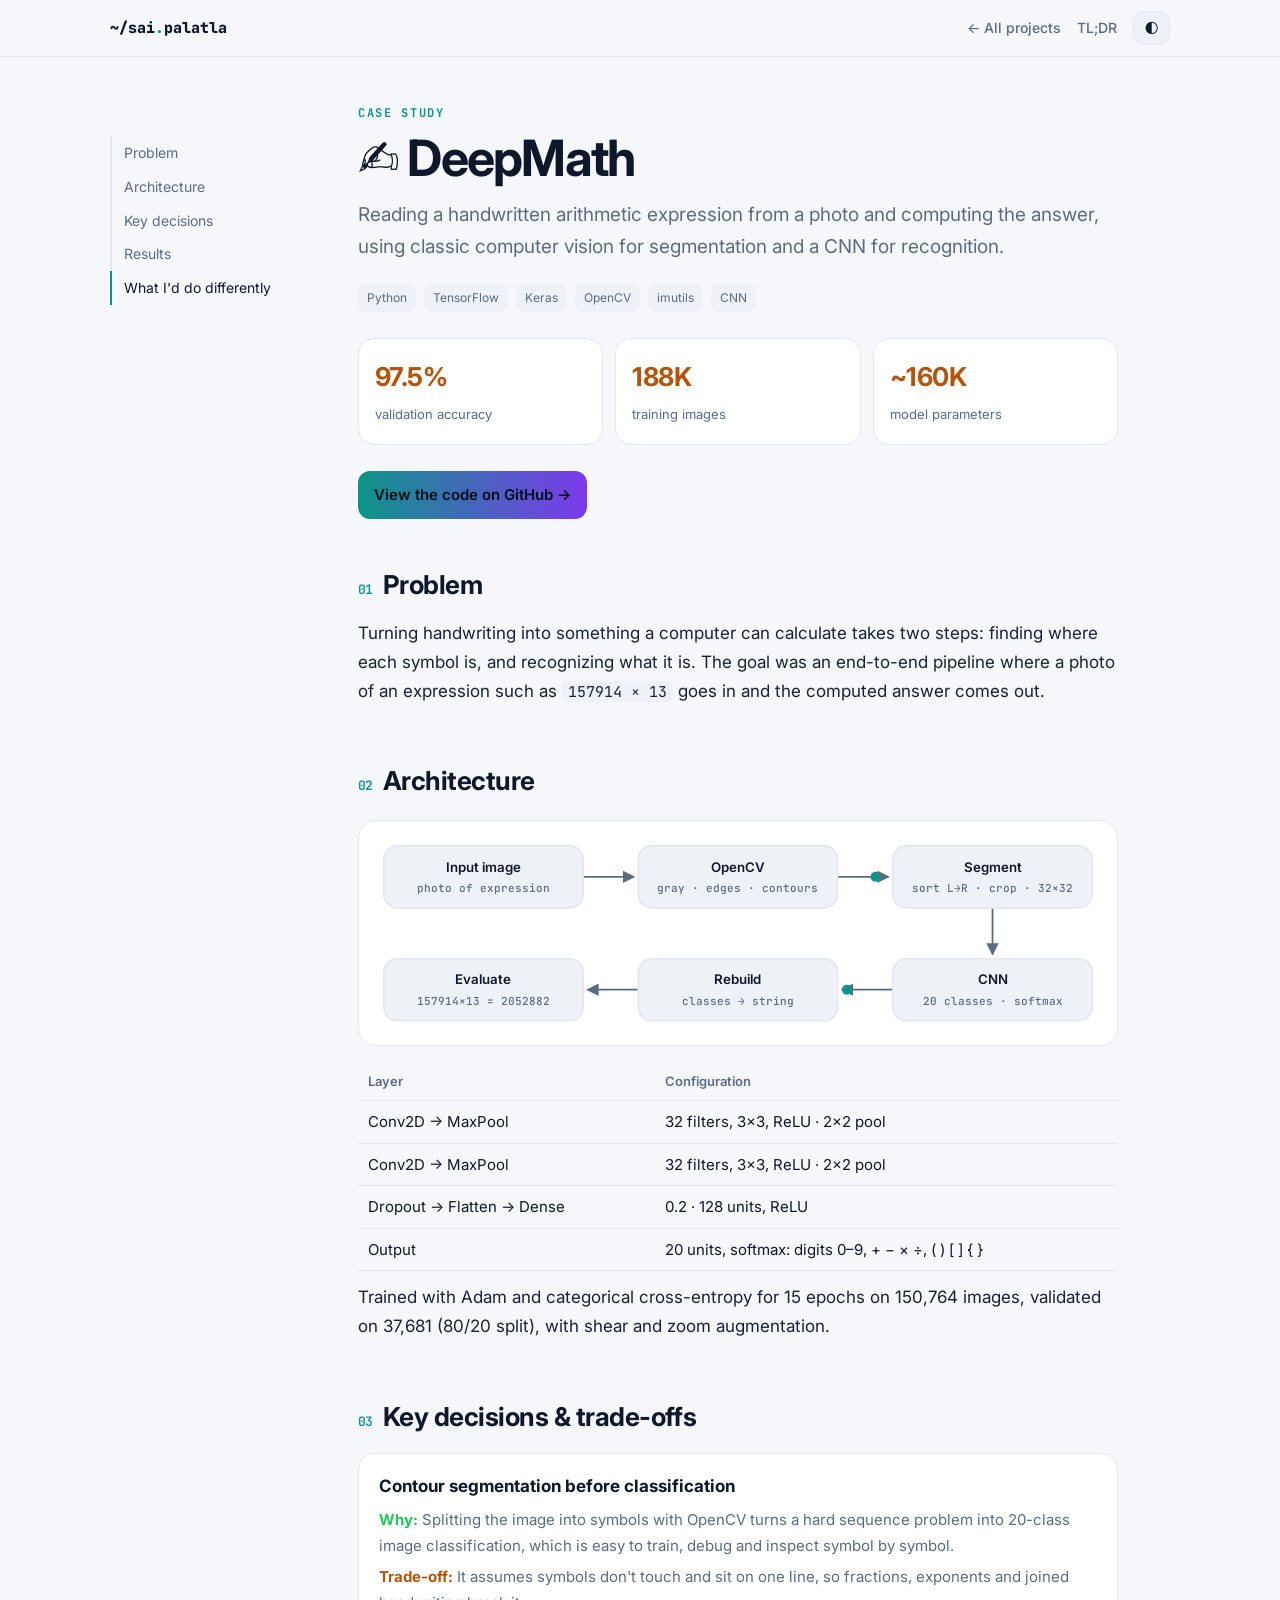
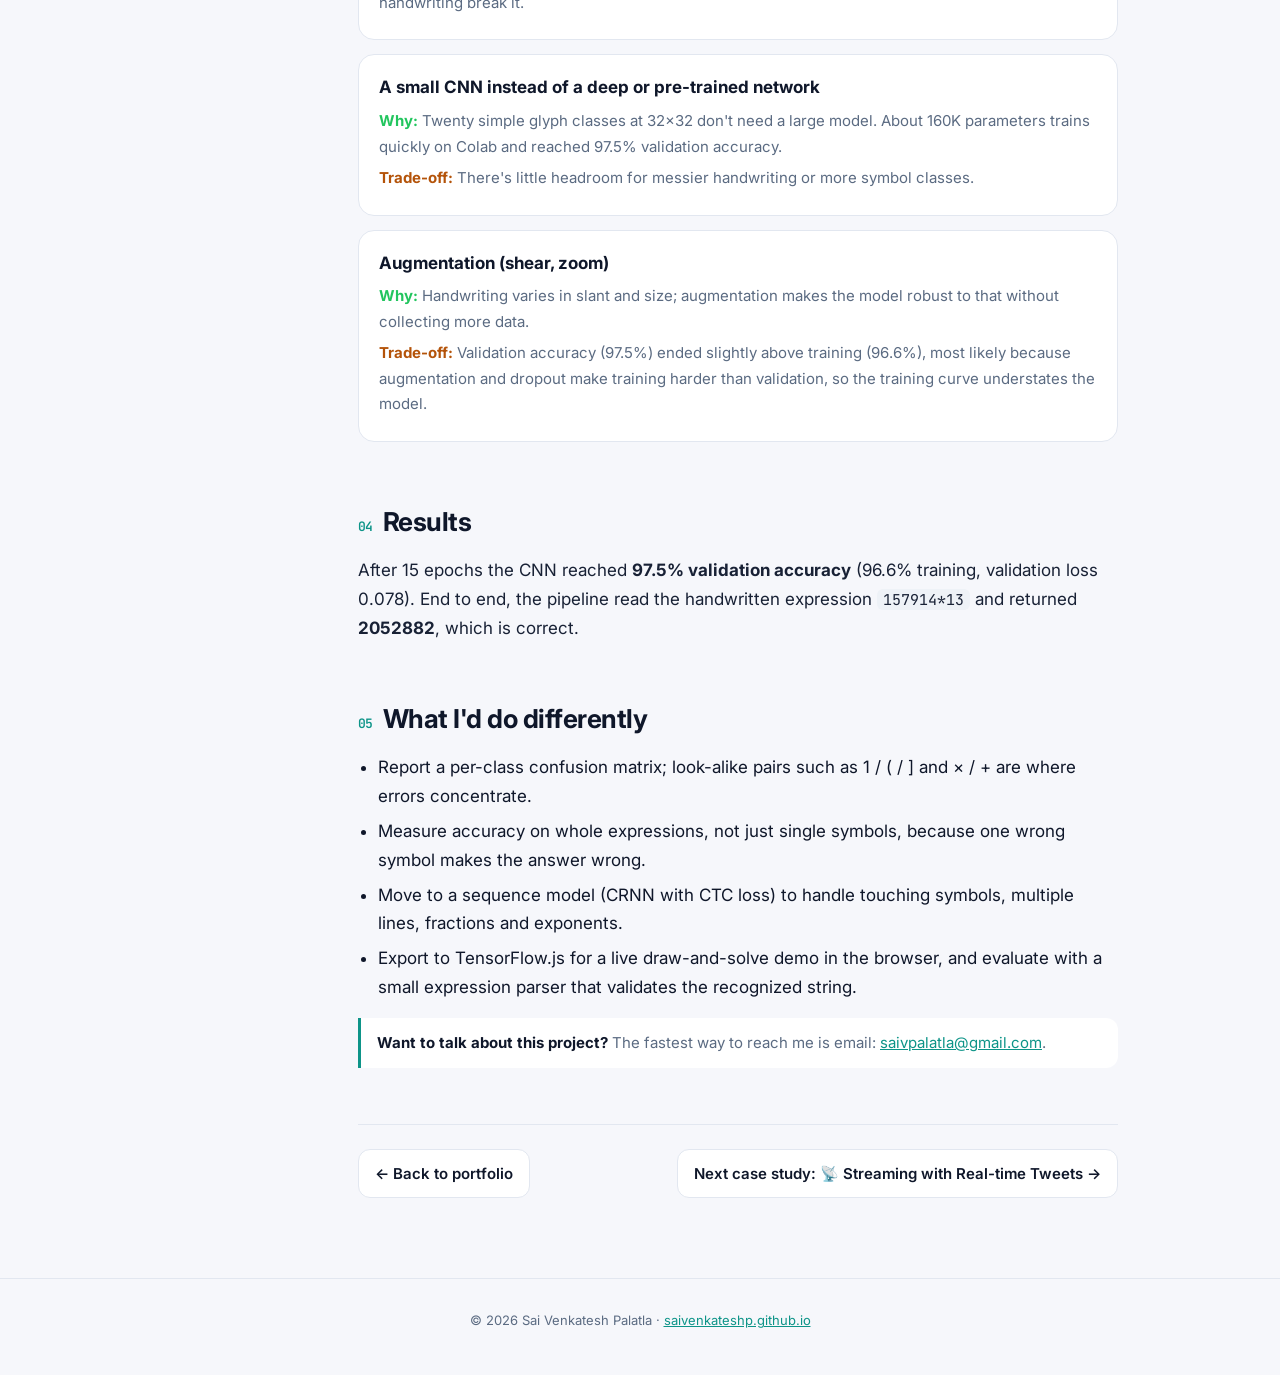
==== case/deepmath.html @ 868a1007 "Add case studies: Tweets streaming, Opera search engine, DeepMath" ====
<!doctype html>
<html lang="en"><head><meta charset="utf-8"><meta name="viewport" content="width=device-width, initial-scale=1">
<title>DeepMath · Case study · Sai Venkatesh Palatla</title>
<meta name="description" content="Reading a handwritten arithmetic expression from a photo and computing the answer, using classic computer vision for segmentation and a CNN for recognition.">
<meta property="og:title" content="DeepMath: case study"><meta property="og:description" content="Reading a handwritten arithmetic expression from a photo and computing the answer, using classic computer vision for segmentation and a CNN for recognition.">
<link rel="preconnect" href="https://fonts.googleapis.com"><link rel="preconnect" href="https://fonts.gstatic.com" crossorigin>
<link href="https://fonts.googleapis.com/css2?family=Inter:wght@400;500;600;700;800&family=JetBrains+Mono:wght@500;700&display=swap" rel="stylesheet">
<link rel="stylesheet" href="case.css">
<script>try{const t=localStorage.getItem("theme");if(t)document.documentElement.dataset.theme=t;else if(matchMedia("(prefers-color-scheme: light)").matches)document.documentElement.dataset.theme="light"}catch(e){}</script>
</head><body>
<div id="prog"></div>
<nav><div class="w"><a class="logo" href="../">~/sai<span>.</span>palatla</a><div style="display:flex;gap:16px;align-items:center"><a href="../#projects">← All projects</a><a href="../#tldr">TL;DR</a><button class="iconbtn" id="th" aria-label="Toggle theme">🌓</button></div></div></nav>
<div class="layout">
<aside class="toc" aria-label="On this page"><a href="#problem">Problem</a><a href="#architecture">Architecture</a><a href="#decisions">Key decisions</a><a href="#results">Results</a><a href="#next">What I'd do differently</a></aside>
<main>
<div class="eyebrow">Case study</div>
<h1>✍️ DeepMath</h1>
<p class="lede">Reading a handwritten arithmetic expression from a photo and computing the answer, using classic computer vision for segmentation and a CNN for recognition.</p>
<div class="meta"><span class="tag">Python</span><span class="tag">TensorFlow</span><span class="tag">Keras</span><span class="tag">OpenCV</span><span class="tag">imutils</span><span class="tag">CNN</span></div>
<div class="stats"><div class="stat"><b>97.5%</b><span>validation accuracy</span></div><div class="stat"><b>188K</b><span>training images</span></div><div class="stat"><b>~160K</b><span>model parameters</span></div></div>
<a class="btn primary" href="https://github.com/saivenkateshp/DeepMath" target="_blank" rel="noopener">View the code on GitHub →</a>

<section id="problem"><h2><small>01</small>Problem</h2><p>Turning handwriting into something a computer can calculate takes two steps: finding where each symbol is, and recognizing what it is. The goal was an end-to-end pipeline where a photo of an expression such as <code>157914 × 13</code> goes in and the computed answer comes out.</p></section>
<section id="architecture"><h2><small>02</small>Architecture</h2><div class="diagram"><svg viewBox="-8 -8 656 174" role="img" aria-label="Architecture diagram"><defs><marker id="ah" viewBox="0 0 10 10" refX="9" refY="5" markerWidth="7" markerHeight="7" orient="auto"><path d="M0,0 L10,5 L0,10 z" fill="currentColor" style="color:var(--muted)"/></marker></defs><line class="e" x1="180" y1="28.0" x2="226" y2="28.0"/><line class="e" x1="410" y1="28.0" x2="456" y2="28.0"/><line class="e" x1="550.0" y1="56" x2="550.0" y2="98"/><line class="e" x1="460" y1="130.0" x2="414" y2="130.0"/><line class="e" x1="230" y1="130.0" x2="184" y2="130.0"/><path id="flow" d="M90.0,28.0 L320.0,28.0 L550.0,28.0 L550.0,130.0 L320.0,130.0 L90.0,130.0" fill="none" stroke="none"/><circle class="pkt" r="4.5"><animateMotion dur="5s" begin="-0.00s" repeatCount="indefinite"><mpath href="#flow"/></animateMotion></circle><circle class="pkt" r="4.5"><animateMotion dur="5s" begin="-1.66s" repeatCount="indefinite"><mpath href="#flow"/></animateMotion></circle><circle class="pkt" r="4.5"><animateMotion dur="5s" begin="-3.32s" repeatCount="indefinite"><mpath href="#flow"/></animateMotion></circle><rect class="box" x="0" y="0" width="180" height="56" rx="12"/><text x="90.0" y="20.0">Input image</text><text class="sub" x="90.0" y="39.0">photo of expression</text><rect class="box" x="230" y="0" width="180" height="56" rx="12"/><text x="320.0" y="20.0">OpenCV</text><text class="sub" x="320.0" y="39.0">gray · edges · contours</text><rect class="box" x="460" y="0" width="180" height="56" rx="12"/><text x="550.0" y="20.0">Segment</text><text class="sub" x="550.0" y="39.0">sort L→R · crop · 32×32</text><rect class="box" x="460" y="102" width="180" height="56" rx="12"/><text x="550.0" y="122.0">CNN</text><text class="sub" x="550.0" y="141.0">20 classes · softmax</text><rect class="box" x="230" y="102" width="180" height="56" rx="12"/><text x="320.0" y="122.0">Rebuild</text><text class="sub" x="320.0" y="141.0">classes → string</text><rect class="box" x="0" y="102" width="180" height="56" rx="12"/><text x="90.0" y="122.0">Evaluate</text><text class="sub" x="90.0" y="141.0">157914×13 = 2052882</text></svg></div><table><tr><th>Layer</th><th>Configuration</th></tr>
<tr><td>Conv2D → MaxPool</td><td>32 filters, 3×3, ReLU · 2×2 pool</td></tr>
<tr><td>Conv2D → MaxPool</td><td>32 filters, 3×3, ReLU · 2×2 pool</td></tr>
<tr><td>Dropout → Flatten → Dense</td><td>0.2 · 128 units, ReLU</td></tr>
<tr><td>Output</td><td>20 units, softmax: digits 0–9, + − × ÷, ( ) [ ] { }</td></tr></table>
<p>Trained with Adam and categorical cross-entropy for 15 epochs on 150,764 images, validated on 37,681 (80/20 split), with shear and zoom augmentation.</p></section>
<section id="decisions"><h2><small>03</small>Key decisions &amp; trade-offs</h2><div class="dec"><h3>Contour segmentation before classification</h3><p class="why"><b>Why:</b> Splitting the image into symbols with OpenCV turns a hard sequence problem into 20-class image classification, which is easy to train, debug and inspect symbol by symbol.</p><p class="tr"><b>Trade-off:</b> It assumes symbols don't touch and sit on one line, so fractions, exponents and joined handwriting break it.</p></div><div class="dec"><h3>A small CNN instead of a deep or pre-trained network</h3><p class="why"><b>Why:</b> Twenty simple glyph classes at 32×32 don't need a large model. About 160K parameters trains quickly on Colab and reached 97.5% validation accuracy.</p><p class="tr"><b>Trade-off:</b> There's little headroom for messier handwriting or more symbol classes.</p></div><div class="dec"><h3>Augmentation (shear, zoom)</h3><p class="why"><b>Why:</b> Handwriting varies in slant and size; augmentation makes the model robust to that without collecting more data.</p><p class="tr"><b>Trade-off:</b> Validation accuracy (97.5%) ended slightly above training (96.6%), most likely because augmentation and dropout make training harder than validation, so the training curve understates the model.</p></div></section>
<section id="results"><h2><small>04</small>Results</h2><p>After 15 epochs the CNN reached <b>97.5% validation accuracy</b> (96.6% training, validation loss 0.078). End to end, the pipeline read the handwritten expression <code>157914*13</code> and returned <b>2052882</b>, which is correct.</p></section>
<section id="next"><h2><small>05</small>What I'd do differently</h2><ul class="b"><li>Report a per-class confusion matrix; look-alike pairs such as 1 / ( / ] and × / + are where errors concentrate.</li><li>Measure accuracy on whole expressions, not just single symbols, because one wrong symbol makes the answer wrong.</li><li>Move to a sequence model (CRNN with CTC loss) to handle touching symbols, multiple lines, fractions and exponents.</li><li>Export to TensorFlow.js for a live draw-and-solve demo in the browser, and evaluate with a small expression parser that validates the recognized string.</li></ul>
<div class="callout"><b>Want to talk about this project?</b> The fastest way to reach me is email: <a href="mailto:saivpalatla@gmail.com?subject=DeepMath">saivpalatla@gmail.com</a>.</div></section>

<div class="next"><a class="btn" href="../#projects">← Back to portfolio</a><a class="btn" href="tweets.html">Next case study: 📡 Streaming with Real-time Tweets →</a></div>
</main></div>
<footer>© <span id="yr"></span> Sai Venkatesh Palatla · <a href="../">saivenkateshp.github.io</a></footer>
<script>
const r=document.documentElement;document.getElementById("th").onclick=()=>{r.dataset.theme=r.dataset.theme==="light"?"dark":"light";try{localStorage.setItem("theme",r.dataset.theme)}catch(e){}};
addEventListener("scroll",()=>{const m=r.scrollHeight-innerHeight;r.style.setProperty("--sp",m>0?scrollY/m:0)},{passive:true});
const links=[...document.querySelectorAll(".toc a")];const io=new IntersectionObserver(es=>es.forEach(e=>{if(e.isIntersecting)links.forEach(a=>a.classList.toggle("on",a.hash==="#"+e.target.id))}),{rootMargin:"-40% 0px -55% 0px"});document.querySelectorAll("main section").forEach(s=>io.observe(s));
document.getElementById("yr").textContent=new Date().getFullYear();
</script>
</body></html>
---- case/case.css ----
:root{--bg:#070a12;--bg2:#0d1220;--card:#111827;--line:#1f2a3f;--text:#e8eef8;--muted:#8fa0b8;--accent:#5eead4;--accent2:#a78bfa;--warm:#fbbf24;--chip:#162033;--ok:#22c55e}
:root[data-theme="light"]{--bg:#f6f7fb;--bg2:#fff;--card:#fff;--line:#e2e7f0;--text:#0f172a;--muted:#5b6b82;--accent:#0d9488;--accent2:#7c3aed;--warm:#b45309;--chip:#eef2f7}
*{box-sizing:border-box;margin:0;padding:0}html{scroll-behavior:smooth}
body{background:var(--bg);color:var(--text);font:17px/1.7 Inter,system-ui,sans-serif;-webkit-font-smoothing:antialiased}
a{color:var(--accent)}.mono,code{font-family:"JetBrains Mono",ui-monospace,monospace;font-size:.88em}
code{background:var(--chip);padding:1px 6px;border-radius:6px}
#prog{position:fixed;top:0;left:0;height:3px;width:100%;transform-origin:0 50%;transform:scaleX(var(--sp,0));background:linear-gradient(90deg,var(--accent),var(--accent2));z-index:40}
nav{position:sticky;top:0;z-index:30;background:color-mix(in srgb,var(--bg) 82%,transparent);backdrop-filter:blur(12px);border-bottom:1px solid var(--line)}
nav .w{max-width:1100px;margin:0 auto;padding:0 20px;height:56px;display:flex;align-items:center;justify-content:space-between;gap:12px}
nav a{color:var(--muted);text-decoration:none;font-size:14px;font-weight:500}nav a:hover{color:var(--text)}
.logo{font:800 15px "JetBrains Mono",monospace;color:var(--text)!important}.logo span{color:var(--accent)}
.iconbtn{background:var(--chip);border:1px solid var(--line);border-radius:10px;height:34px;min-width:34px;padding:0 10px;cursor:pointer;color:var(--text);font:inherit;font-size:14px}
.layout{max-width:1100px;margin:0 auto;padding:0 20px;display:grid;grid-template-columns:200px 1fr;gap:48px}
@media(max-width:860px){.layout{grid-template-columns:1fr}.toc{display:none}}
.toc{position:sticky;top:80px;align-self:start;padding-top:56px;font-size:14px}
.toc a{display:block;color:var(--muted);text-decoration:none;padding:5px 0 5px 12px;border-left:2px solid var(--line)}
.toc a.on{color:var(--text);border-color:var(--accent)}
main{min-width:0;padding:48px 0 80px;max-width:760px}
.eyebrow{font:700 12px "JetBrains Mono",monospace;letter-spacing:.14em;text-transform:uppercase;color:var(--accent)}
h1{font-size:clamp(32px,5vw,50px);line-height:1.08;letter-spacing:-.035em;margin:10px 0 14px}
.lede{color:var(--muted);font-size:19px}
.meta{display:flex;flex-wrap:wrap;gap:8px;margin:20px 0 8px}
.tag{font-size:12px;padding:4px 9px;border-radius:7px;background:var(--chip);color:var(--muted)}
.stats{display:grid;grid-template-columns:repeat(3,1fr);gap:12px;margin:26px 0}
@media(max-width:600px){.stats{grid-template-columns:1fr}}
.stat{background:var(--card);border:1px solid var(--line);border-radius:16px;padding:16px}
.stat b{display:block;font-size:26px;letter-spacing:-.02em;color:var(--warm)}.stat span{color:var(--muted);font-size:13px}
section{padding-top:44px;scroll-margin-top:70px}
h2{font-size:26px;letter-spacing:-.02em;margin-bottom:12px;display:flex;gap:10px;align-items:baseline}
h2 small{font:600 13px "JetBrains Mono",monospace;color:var(--accent)}
p{margin:10px 0;color:color-mix(in srgb,var(--text) 88%,var(--muted))}
ul.b{padding-left:20px;margin:10px 0}ul.b li{margin:6px 0}
.diagram{background:var(--card);border:1px solid var(--line);border-radius:18px;padding:16px;margin:16px 0;overflow-x:auto}
.diagram svg{display:block;min-width:620px;width:100%;height:auto}
.diagram .box{fill:var(--chip);stroke:var(--line);stroke-width:1.5}.diagram .hl{stroke:var(--accent)}
.diagram text{fill:var(--text);font:600 12px Inter,sans-serif;text-anchor:middle;dominant-baseline:middle}
.diagram .sub{fill:var(--muted);font:500 10px "JetBrains Mono",monospace}
.diagram .e{stroke:var(--muted);stroke-width:1.6;fill:none;marker-end:url(#ah)}
.diagram .dash{stroke-dasharray:5 4}
.diagram .pkt{fill:var(--accent)}
.dec{background:var(--card);border:1px solid var(--line);border-radius:16px;padding:18px 20px;margin:14px 0}
.dec h3{font-size:17px;margin-bottom:4px}
.dec .why,.dec .tr{font-size:15px;margin:6px 0;color:var(--muted)}
.dec .why b{color:var(--ok)}.dec .tr b{color:var(--warm)}
.figs{display:grid;grid-template-columns:1fr 1fr;gap:12px;margin:14px 0}
@media(max-width:600px){.figs{grid-template-columns:1fr}}
figure{background:var(--card);border:1px solid var(--line);border-radius:14px;padding:10px}
figure img{width:100%;border-radius:8px;display:block;background:#fff}
figcaption{font-size:13px;color:var(--muted);margin-top:6px}
table{width:100%;border-collapse:collapse;font-size:15px;margin:12px 0}
th,td{text-align:left;padding:8px 10px;border-bottom:1px solid var(--line)}th{color:var(--muted);font-weight:600;font-size:13px}
.next{display:flex;justify-content:space-between;gap:12px;flex-wrap:wrap;margin-top:56px;padding-top:24px;border-top:1px solid var(--line)}
.btn{display:inline-flex;align-items:center;gap:8px;padding:11px 16px;border-radius:12px;font-weight:600;font-size:15px;border:1px solid var(--line);background:var(--card);color:var(--text);text-decoration:none}
.btn:hover{border-color:var(--accent)}.btn.primary{background:linear-gradient(90deg,var(--accent),var(--accent2));color:#07101a;border:0}
.callout{border-left:3px solid var(--accent);background:var(--card);padding:12px 16px;border-radius:0 12px 12px 0;margin:16px 0;font-size:15px;color:var(--muted)}
.callout b{color:var(--text)}
footer{color:var(--muted);font-size:13px;text-align:center;padding:30px 0 44px;border-top:1px solid var(--line)}
@media (prefers-reduced-motion:reduce){*{animation:none!important;transition:none!important}html{scroll-behavior:auto}.diagram .pkt{display:none}}
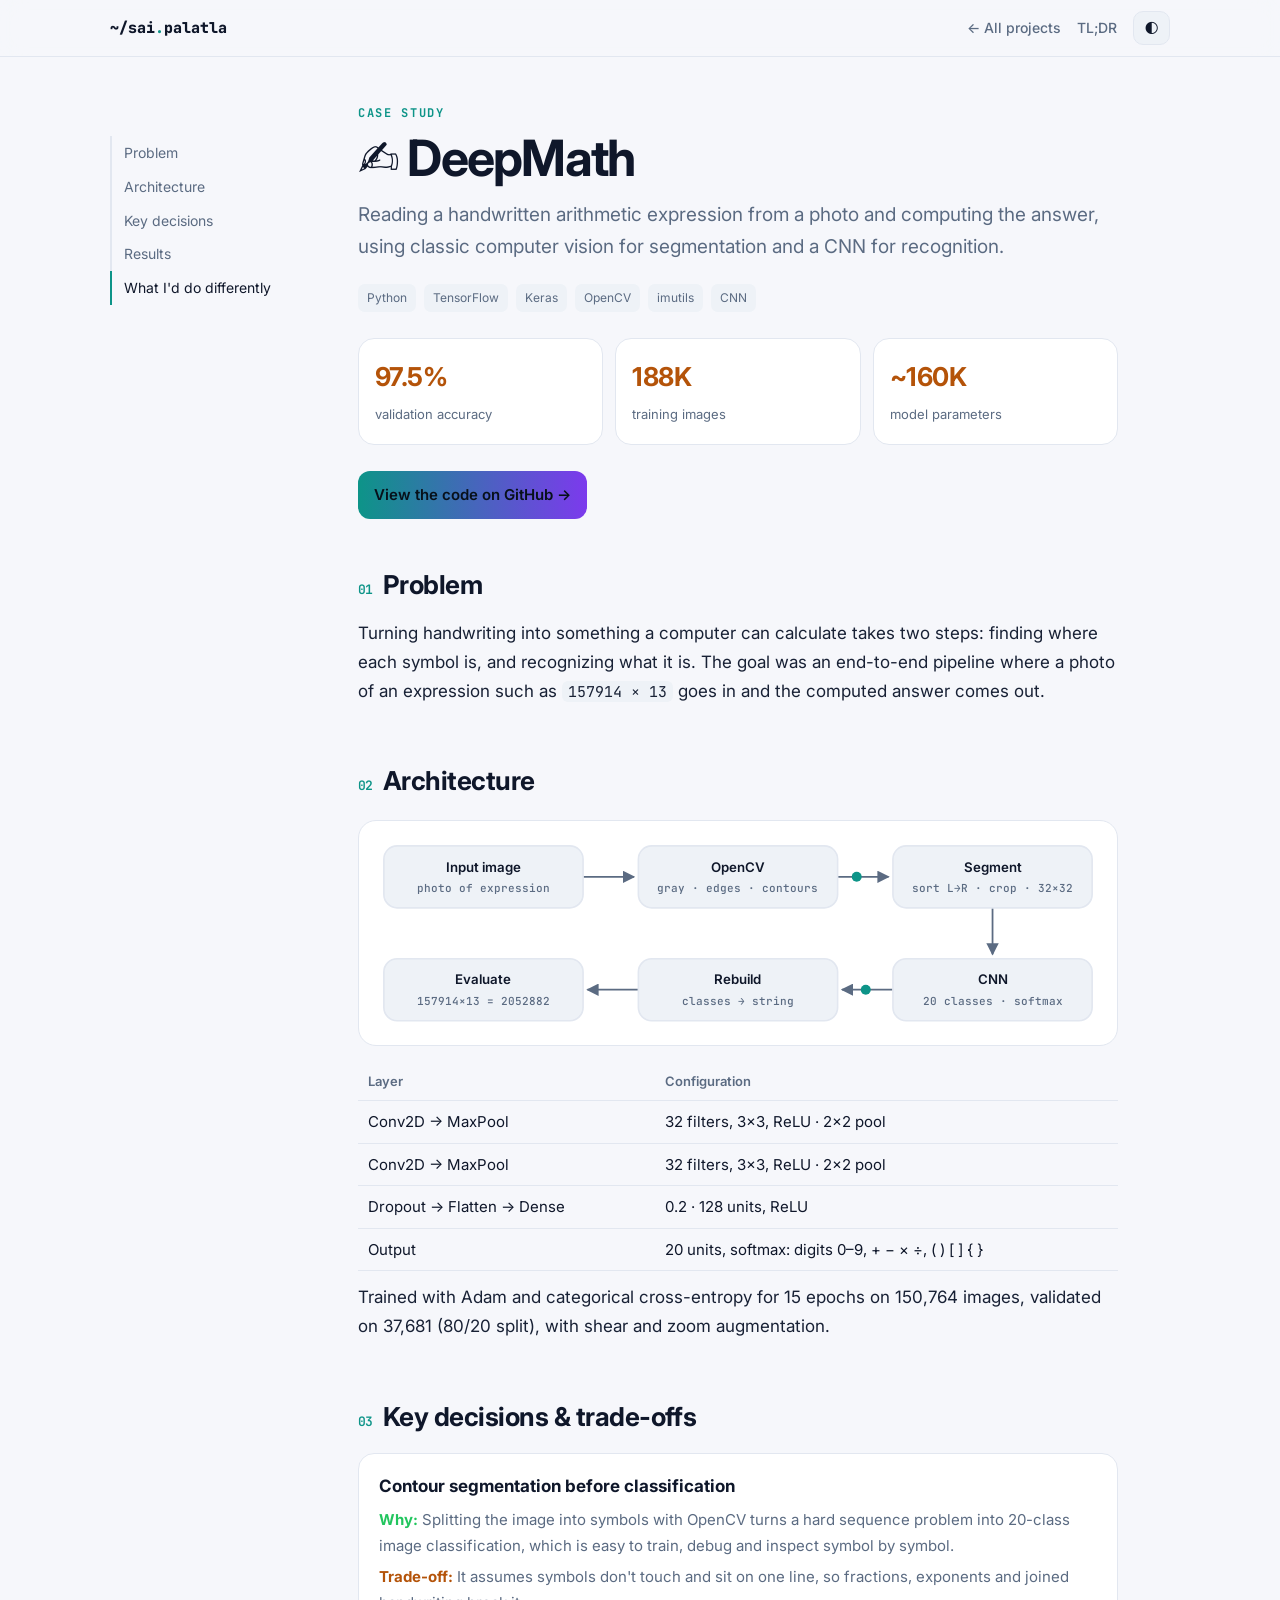
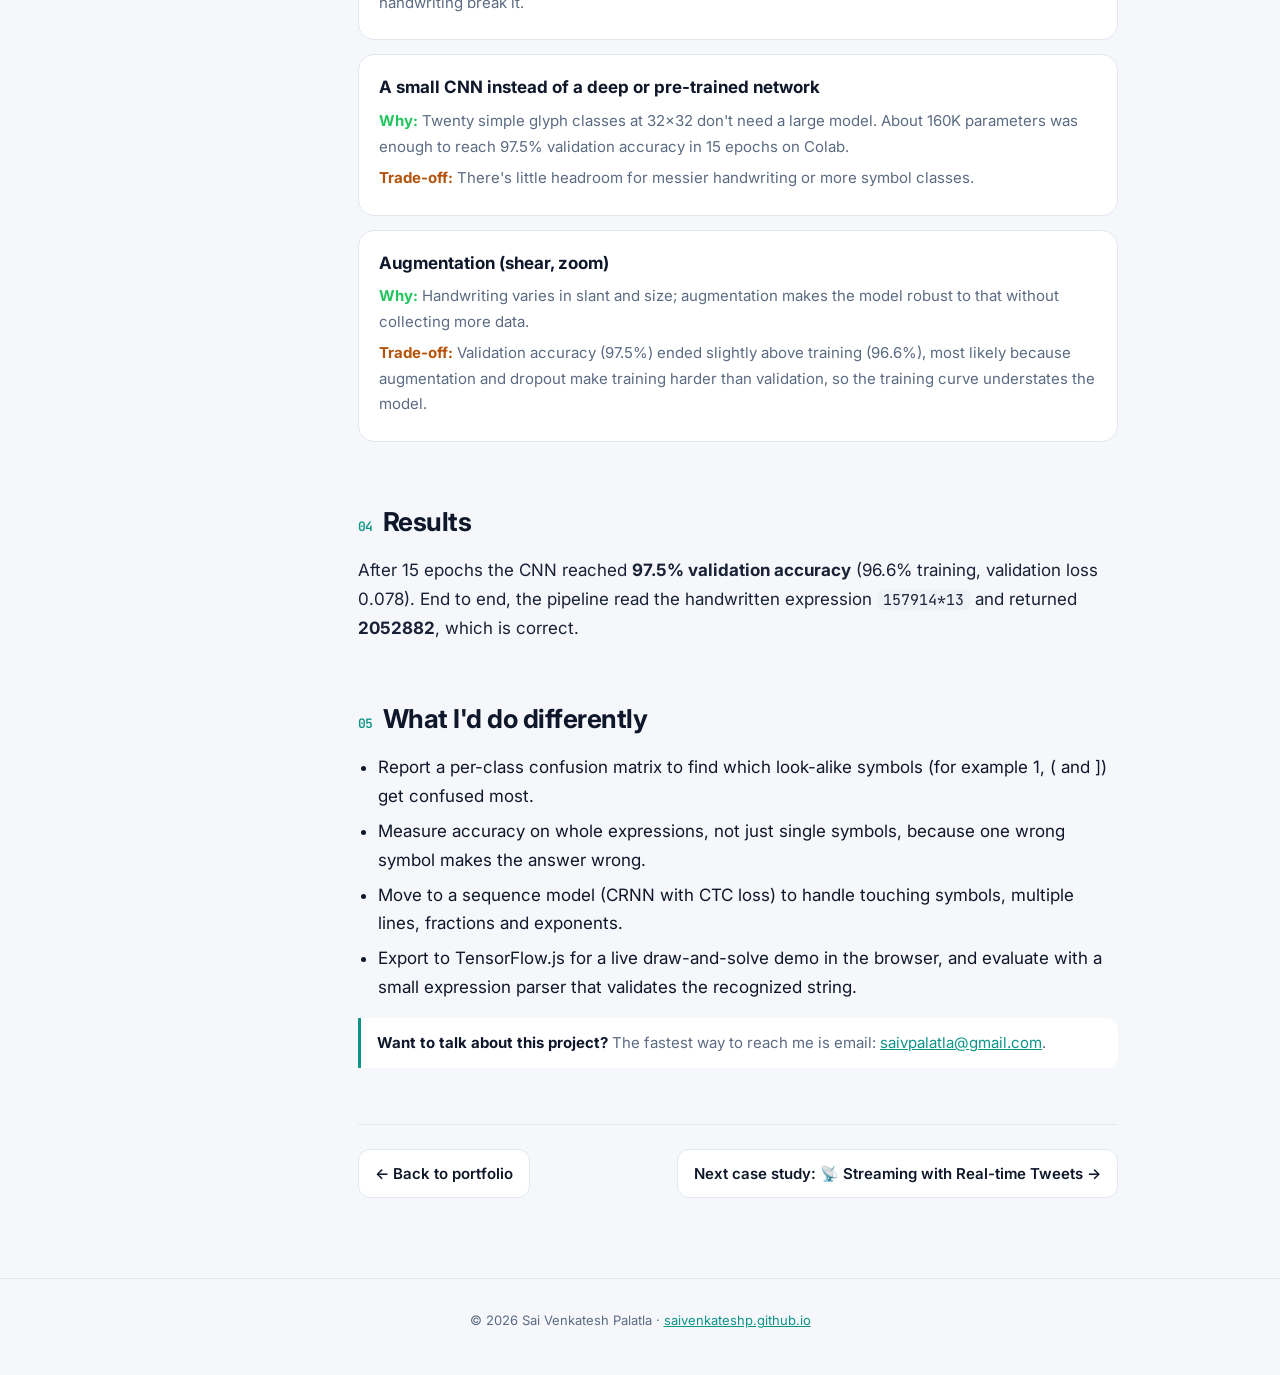
==== commit 095fd08d: "Update case study pages" ====
--- a/case/deepmath.html
+++ b/case/deepmath.html
@@ -27,9 +27,9 @@
 <tr><td>Dropout → Flatten → Dense</td><td>0.2 · 128 units, ReLU</td></tr>
 <tr><td>Output</td><td>20 units, softmax: digits 0–9, + − × ÷, ( ) [ ] { }</td></tr></table>
 <p>Trained with Adam and categorical cross-entropy for 15 epochs on 150,764 images, validated on 37,681 (80/20 split), with shear and zoom augmentation.</p></section>
-<section id="decisions"><h2><small>03</small>Key decisions &amp; trade-offs</h2><div class="dec"><h3>Contour segmentation before classification</h3><p class="why"><b>Why:</b> Splitting the image into symbols with OpenCV turns a hard sequence problem into 20-class image classification, which is easy to train, debug and inspect symbol by symbol.</p><p class="tr"><b>Trade-off:</b> It assumes symbols don't touch and sit on one line, so fractions, exponents and joined handwriting break it.</p></div><div class="dec"><h3>A small CNN instead of a deep or pre-trained network</h3><p class="why"><b>Why:</b> Twenty simple glyph classes at 32×32 don't need a large model. About 160K parameters trains quickly on Colab and reached 97.5% validation accuracy.</p><p class="tr"><b>Trade-off:</b> There's little headroom for messier handwriting or more symbol classes.</p></div><div class="dec"><h3>Augmentation (shear, zoom)</h3><p class="why"><b>Why:</b> Handwriting varies in slant and size; augmentation makes the model robust to that without collecting more data.</p><p class="tr"><b>Trade-off:</b> Validation accuracy (97.5%) ended slightly above training (96.6%), most likely because augmentation and dropout make training harder than validation, so the training curve understates the model.</p></div></section>
+<section id="decisions"><h2><small>03</small>Key decisions &amp; trade-offs</h2><div class="dec"><h3>Contour segmentation before classification</h3><p class="why"><b>Why:</b> Splitting the image into symbols with OpenCV turns a hard sequence problem into 20-class image classification, which is easy to train, debug and inspect symbol by symbol.</p><p class="tr"><b>Trade-off:</b> It assumes symbols don't touch and sit on one line, so fractions, exponents and joined handwriting break it.</p></div><div class="dec"><h3>A small CNN instead of a deep or pre-trained network</h3><p class="why"><b>Why:</b> Twenty simple glyph classes at 32×32 don't need a large model. About 160K parameters was enough to reach 97.5% validation accuracy in 15 epochs on Colab.</p><p class="tr"><b>Trade-off:</b> There's little headroom for messier handwriting or more symbol classes.</p></div><div class="dec"><h3>Augmentation (shear, zoom)</h3><p class="why"><b>Why:</b> Handwriting varies in slant and size; augmentation makes the model robust to that without collecting more data.</p><p class="tr"><b>Trade-off:</b> Validation accuracy (97.5%) ended slightly above training (96.6%), most likely because augmentation and dropout make training harder than validation, so the training curve understates the model.</p></div></section>
 <section id="results"><h2><small>04</small>Results</h2><p>After 15 epochs the CNN reached <b>97.5% validation accuracy</b> (96.6% training, validation loss 0.078). End to end, the pipeline read the handwritten expression <code>157914*13</code> and returned <b>2052882</b>, which is correct.</p></section>
-<section id="next"><h2><small>05</small>What I'd do differently</h2><ul class="b"><li>Report a per-class confusion matrix; look-alike pairs such as 1 / ( / ] and × / + are where errors concentrate.</li><li>Measure accuracy on whole expressions, not just single symbols, because one wrong symbol makes the answer wrong.</li><li>Move to a sequence model (CRNN with CTC loss) to handle touching symbols, multiple lines, fractions and exponents.</li><li>Export to TensorFlow.js for a live draw-and-solve demo in the browser, and evaluate with a small expression parser that validates the recognized string.</li></ul>
+<section id="next"><h2><small>05</small>What I'd do differently</h2><ul class="b"><li>Report a per-class confusion matrix to find which look-alike symbols (for example 1, ( and ]) get confused most.</li><li>Measure accuracy on whole expressions, not just single symbols, because one wrong symbol makes the answer wrong.</li><li>Move to a sequence model (CRNN with CTC loss) to handle touching symbols, multiple lines, fractions and exponents.</li><li>Export to TensorFlow.js for a live draw-and-solve demo in the browser, and evaluate with a small expression parser that validates the recognized string.</li></ul>
 <div class="callout"><b>Want to talk about this project?</b> The fastest way to reach me is email: <a href="mailto:saivpalatla@gmail.com?subject=DeepMath">saivpalatla@gmail.com</a>.</div></section>
 
 <div class="next"><a class="btn" href="../#projects">← Back to portfolio</a><a class="btn" href="tweets.html">Next case study: 📡 Streaming with Real-time Tweets →</a></div>
@@ -41,4 +41,5 @@
 const links=[...document.querySelectorAll(".toc a")];const io=new IntersectionObserver(es=>es.forEach(e=>{if(e.isIntersecting)links.forEach(a=>a.classList.toggle("on",a.hash==="#"+e.target.id))}),{rootMargin:"-40% 0px -55% 0px"});document.querySelectorAll("main section").forEach(s=>io.observe(s));
 document.getElementById("yr").textContent=new Date().getFullYear();
 </script>
+<script data-goatcounter="https://saivenkateshpalatla.goatcounter.com/count" async src="https://gc.zgo.at/count.js"></script>
 </body></html>
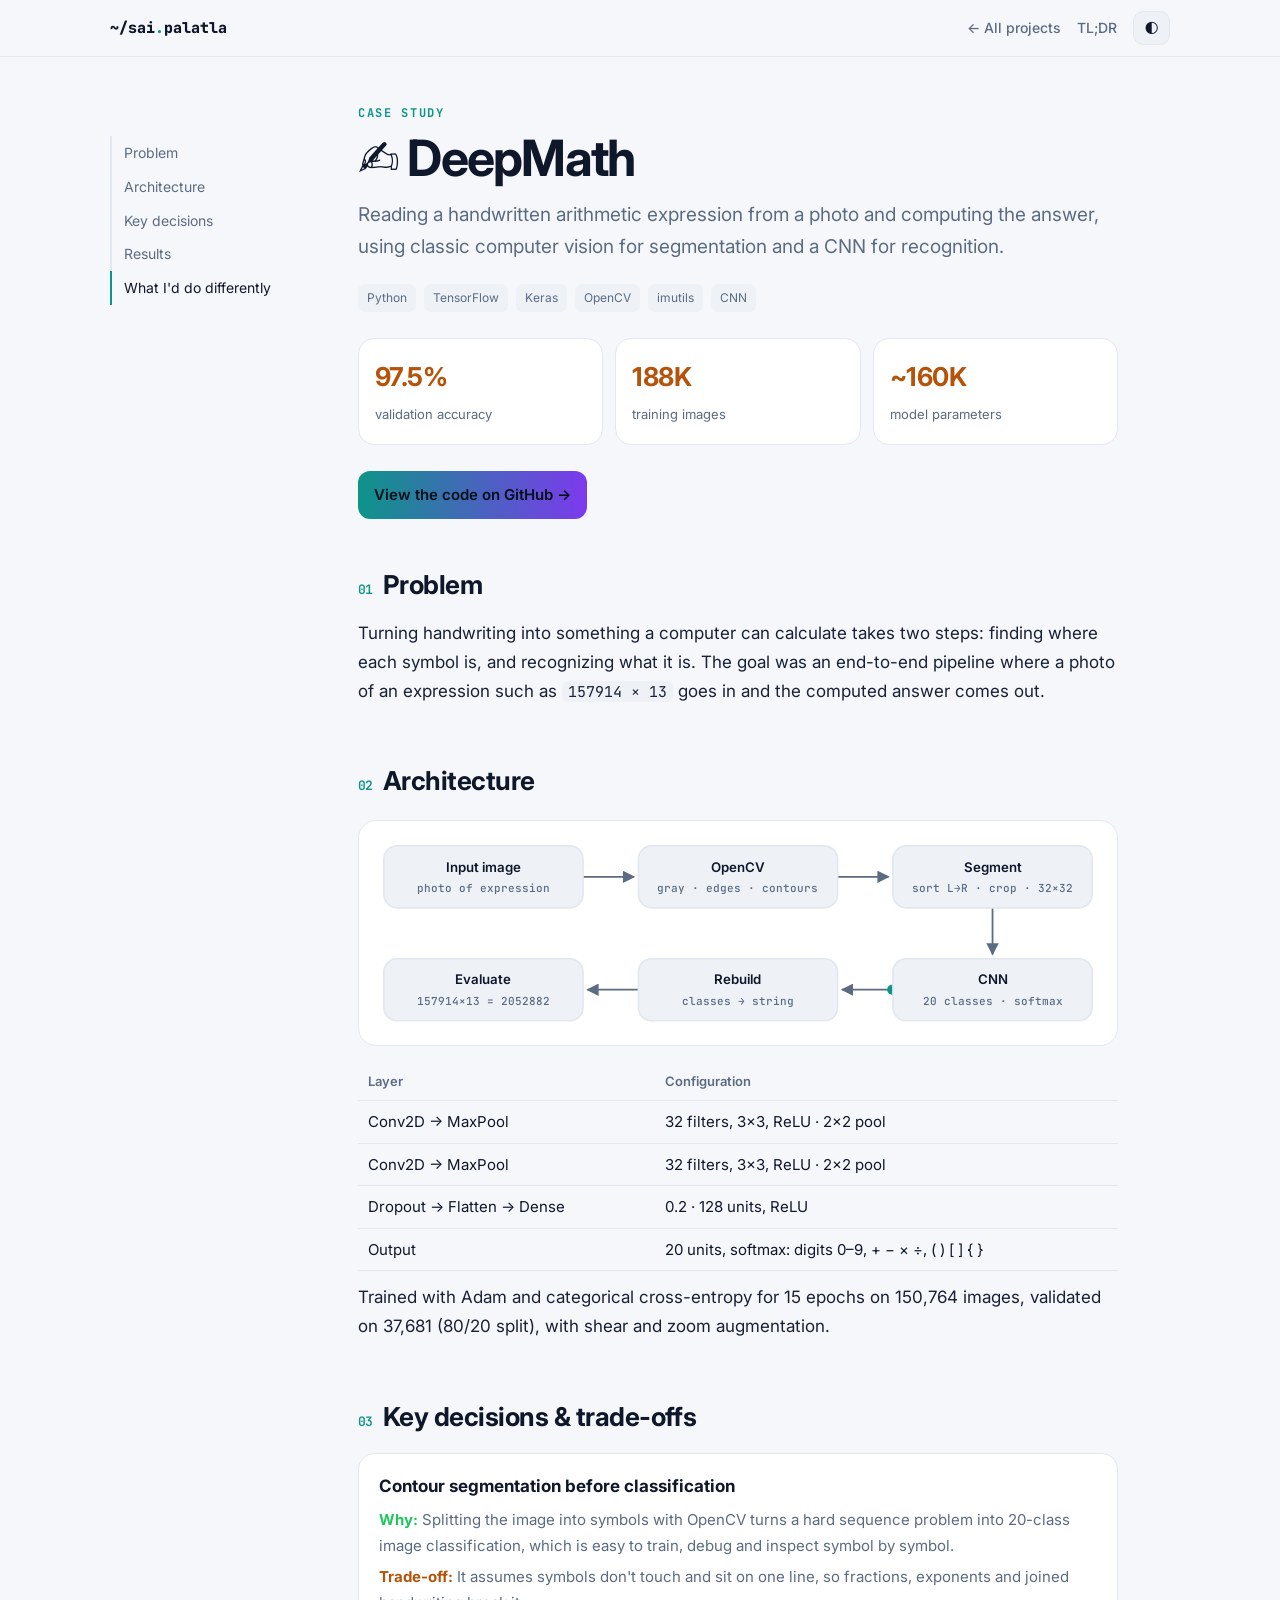
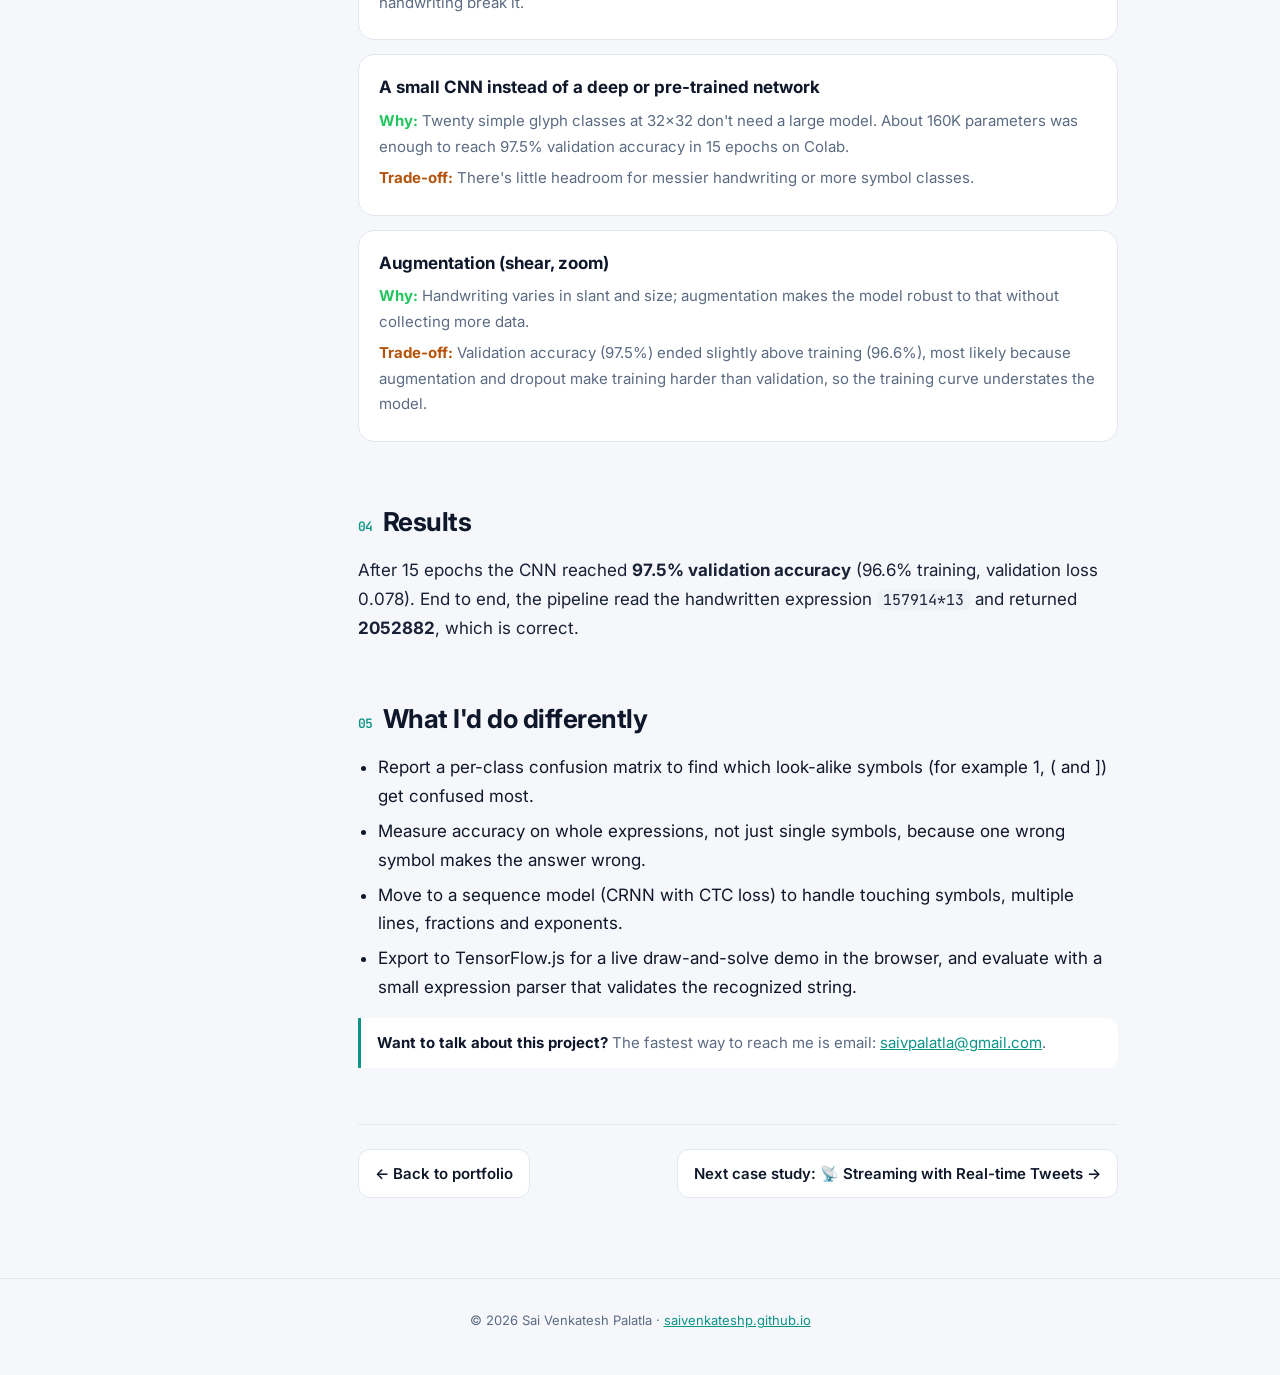
==== commit 62a1fa48: "Add canonical, preview and favicon tags to case pages" ====
--- a/case/deepmath.html
+++ b/case/deepmath.html
@@ -2,6 +2,8 @@
 <html lang="en"><head><meta charset="utf-8"><meta name="viewport" content="width=device-width, initial-scale=1">
 <title>DeepMath · Case study · Sai Venkatesh Palatla</title>
 <meta name="description" content="Reading a handwritten arithmetic expression from a photo and computing the answer, using classic computer vision for segmentation and a CNN for recognition.">
+<link rel="canonical" href="https://saivenkateshp.github.io/case/deepmath.html"><link rel="icon" href="../favicon.svg" type="image/svg+xml">
+<meta property="og:type" content="article"><meta property="og:url" content="https://saivenkateshp.github.io/case/deepmath.html"><meta property="og:image" content="https://saivenkateshp.github.io/og.png"><meta name="twitter:card" content="summary_large_image">
 <meta property="og:title" content="DeepMath: case study"><meta property="og:description" content="Reading a handwritten arithmetic expression from a photo and computing the answer, using classic computer vision for segmentation and a CNN for recognition.">
 <link rel="preconnect" href="https://fonts.googleapis.com"><link rel="preconnect" href="https://fonts.gstatic.com" crossorigin>
 <link href="https://fonts.googleapis.com/css2?family=Inter:wght@400;500;600;700;800&family=JetBrains+Mono:wght@500;700&display=swap" rel="stylesheet">
